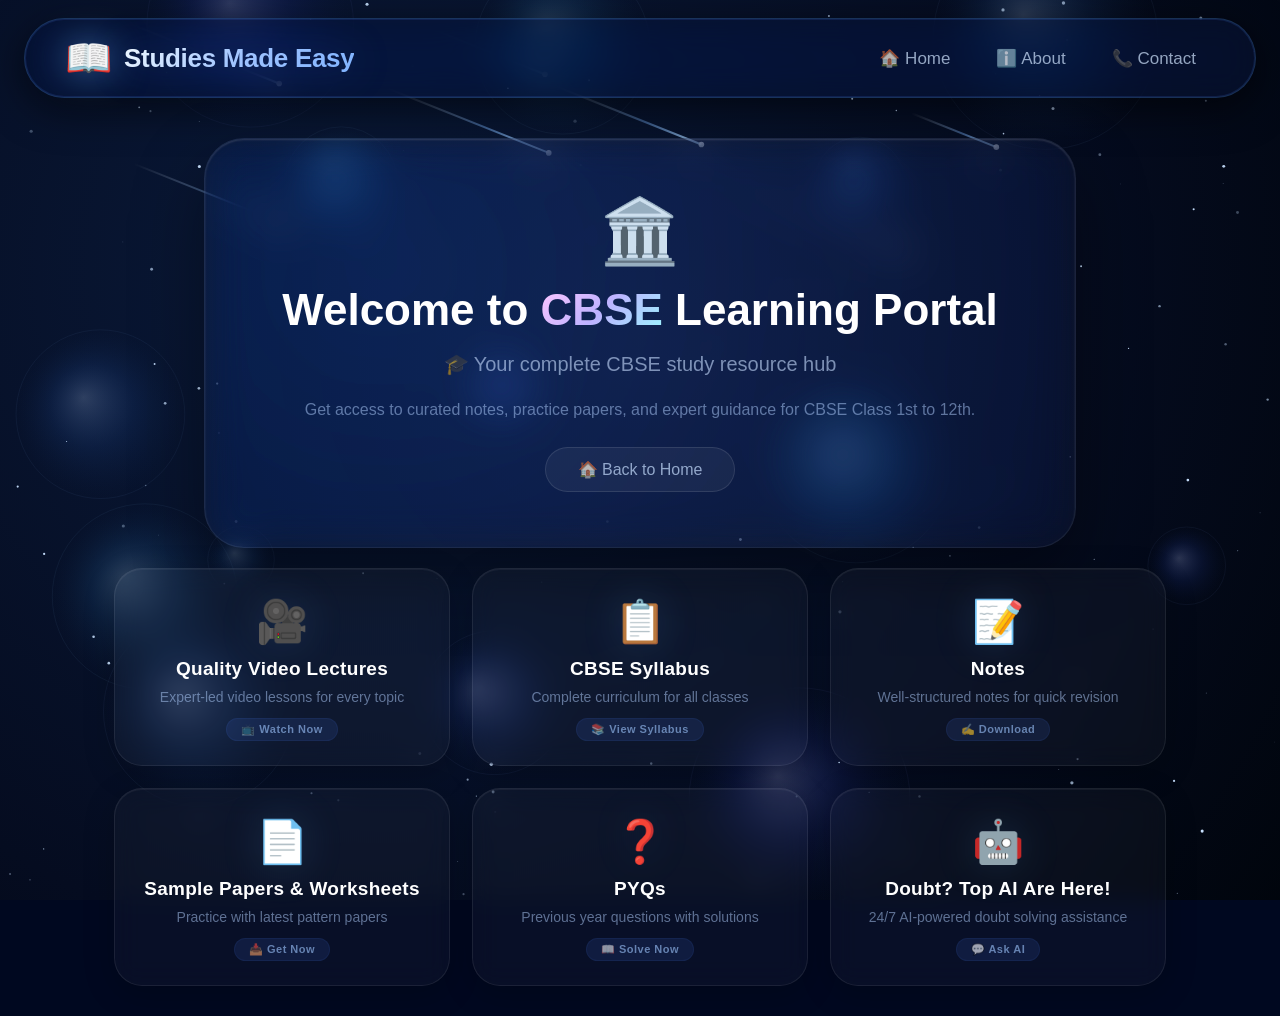
==== cbse.html @ a7f7ed03 "Add files via upload" ====
<!DOCTYPE html>
<html lang="en">
<head>
    <meta charset="UTF-8" />
    <meta name="viewport" content="width=device-width, initial-scale=1.0"/>
    <title>CBSE · Studies Made Easy</title>
    <link rel="icon" type="image/svg+xml" href="data:image/svg+xml,%3Csvg xmlns='http://www.w3.org/2000/svg' viewBox='0 0 100 100'%3E%3Crect width='100' height='100' rx='20' fill='%234a7cf7'/%3E%3Ctext x='50' y='72' font-size='60' font-weight='bold' font-family='Arial' text-anchor='middle' fill='%23ffffff'%3ES%3C/text%3E%3Ctext x='50' y='72' font-size='60' font-weight='bold' font-family='Arial' text-anchor='middle' fill='none' stroke='%23a0c4ff' stroke-width='2' opacity='0.5'%3ES%3C/text%3E%3C/svg%3E" />
    <link rel="stylesheet" href="style.css" />
    <style>
        .exam-welcome {
            position: relative;
            z-index: 1;
            max-width: 920px;
            margin: 40px auto 20px;
            padding: 0 24px;
            text-align: center;
        }
        .exam-welcome-box {
            background: rgba(255, 255, 255, 0.02);
            backdrop-filter: blur(20px) saturate(160%);
            -webkit-backdrop-filter: blur(20px) saturate(160%);
            border: 1px solid rgba(255, 255, 255, 0.08);
            border-radius: 40px;
            padding: 55px 40px;
            box-shadow: 0 30px 70px rgba(0, 0, 0, 0.4), inset 0 1px 2px rgba(255, 255, 255, 0.15);
            animation: riseUp 0.9s cubic-bezier(0.23, 1, 0.32, 1);
            position: relative;
            overflow: hidden;
        }
        .exam-welcome-box::after {
            content: '';
            position: absolute;
            top: -50%;
            left: -50%;
            width: 200%;
            height: 200%;
            background: radial-gradient(circle at center, rgba(189, 178, 255, 0.06) 0%, transparent 60%);
            pointer-events: none;
            z-index: -1;
        }
        .exam-welcome-icon {
            font-size: 64px;
            display: block;
            margin-bottom: 16px;
        }
        .exam-welcome-title {
            font-size: 44px;
            font-weight: 800;
            color: #ffffff;
            margin-bottom: 12px;
        }
        .exam-welcome-title .highlight-exam {
            background: linear-gradient(135deg, #ffc6ff, #bdb2ff, #9bf6ff);
            -webkit-background-clip: text;
            -webkit-text-fill-color: transparent;
            background-clip: text;
        }
        .exam-welcome-sub {
            font-size: 20px;
            color: rgba(200, 222, 255, 0.6);
            line-height: 1.7;
        }
        .exam-welcome-desc {
            font-size: 16px;
            color: rgba(180, 210, 255, 0.5);
            margin-top: 16px;
            line-height: 1.6;
        }
        .back-home {
            display: inline-block;
            margin-top: 24px;
            padding: 12px 32px;
            background: rgba(255, 255, 255, 0.05);
            border: 1px solid rgba(255, 255, 255, 0.1);
            border-radius: 40px;
            color: rgba(200, 222, 255, 0.7);
            text-decoration: none;
            transition: all 0.3s ease;
            font-weight: 500;
        }
        .back-home:hover {
            background: rgba(74, 124, 247, 0.15);
            border-color: rgba(74, 124, 247, 0.3);
            color: #fff;
            transform: translateY(-2px);
        }
        .exam-resources {
            position: relative;
            z-index: 1;
            max-width: 1100px;
            margin: 20px auto 30px;
            padding: 0 24px;
        }
        .exam-resources-grid {
            display: grid;
            grid-template-columns: repeat(3, 1fr);
            gap: 22px;
        }
        .exam-resource-card {
            background: rgba(255, 255, 255, 0.03);
            backdrop-filter: blur(12px);
            -webkit-backdrop-filter: blur(12px);
            border: 1px solid rgba(255, 255, 255, 0.08);
            border-radius: 28px;
            padding: 28px 18px 24px;
            text-align: center;
            transition: all 0.4s cubic-bezier(0.175, 0.885, 0.32, 1.275);
            box-shadow: 0 8px 32px rgba(0, 0, 0, 0.2), inset 0 1px 0 rgba(255, 255, 255, 0.05);
            position: relative;
            overflow: hidden;
        }
        .exam-resource-card::before {
            content: '';
            position: absolute;
            top: -50%;
            left: -50%;
            width: 200%;
            height: 200%;
            background: radial-gradient(circle at center, rgba(255, 255, 255, 0.03), transparent 70%);
            opacity: 0;
            transition: opacity 0.5s;
            pointer-events: none;
        }
        .exam-resource-card:hover::before {
            opacity: 1;
        }
        .exam-resource-card:hover {
            background: rgba(74, 124, 247, 0.08);
            border-color: rgba(74, 124, 247, 0.2);
            transform: translateY(-8px) scale(1.02);
            box-shadow: 0 20px 60px rgba(74, 124, 247, 0.15), inset 0 1px 0 rgba(255, 255, 255, 0.1);
        }
        .exam-resource-icon {
            font-size: 42px;
            display: block;
            margin-bottom: 12px;
            filter: drop-shadow(0 0 20px rgba(100, 180, 255, 0.15));
        }
        .exam-resource-card h4 {
            color: #ffffff;
            font-size: 19px;
            font-weight: 700;
            margin-bottom: 6px;
            letter-spacing: 0.3px;
        }
        .exam-resource-card p {
            color: rgba(180, 210, 255, 0.5);
            font-size: 14px;
            line-height: 1.6;
            font-weight: 300;
        }
        .exam-resource-card .resource-badge {
            display: inline-block;
            margin-top: 10px;
            background: rgba(74, 124, 247, 0.12);
            border-radius: 20px;
            padding: 4px 14px;
            font-size: 11px;
            font-weight: 600;
            color: rgba(160, 200, 255, 0.6);
            border: 1px solid rgba(74, 124, 247, 0.08);
            letter-spacing: 0.5px;
        }
        @media (max-width: 768px) {
            .exam-welcome-title { font-size: 32px; }
            .exam-resources-grid { grid-template-columns: repeat(2, 1fr); }
        }
        @media (max-width: 520px) {
            .exam-welcome-title { font-size: 26px; }
            .exam-welcome-box { padding: 30px 20px; }
            .exam-resources-grid { grid-template-columns: 1fr 1fr; gap: 14px; }
            .exam-resource-card { padding: 20px 12px; }
        }
    </style>
</head>
<body>
    <canvas id="bg"></canvas>

    <header class="header">
        <div class="logo-wrapper">
            <span class="logo-icon">📖</span>
            <span class="logo">Studies Made Easy</span>
        </div>
        <ul class="nav-menu">
            <li onclick="window.location.href='index.html'">🏠 Home</li>
            <li>ℹ️ About</li>
            <li>📞 Contact</li>
        </ul>
    </header>

    <section class="exam-welcome">
        <div class="exam-welcome-box">
            <span class="exam-welcome-icon">🏛️</span>
            <h1 class="exam-welcome-title">
                Welcome to <span class="highlight-exam">CBSE</span> Learning Portal
            </h1>
            <p class="exam-welcome-sub">🎓 Your complete CBSE study resource hub</p>
            <p class="exam-welcome-desc">
                Get access to curated notes, practice papers, and expert guidance for CBSE Class 1st to 12th.
            </p>
            <a href="index.html#landmark-section" class="back-home">🏠 Back to Home</a>
        </div>
    </section>

    <section class="exam-resources">
        <div class="exam-resources-grid">
            <div class="exam-resource-card">
                <span class="exam-resource-icon">🎥</span>
                <h4>Quality Video Lectures</h4>
                <p>Expert-led video lessons for every topic</p>
                <span class="resource-badge">📺 Watch Now</span>
            </div>
            <div class="exam-resource-card">
                <span class="exam-resource-icon">📋</span>
                <h4>CBSE Syllabus</h4>
                <p>Complete curriculum for all classes</p>
                <span class="resource-badge">📚 View Syllabus</span>
            </div>
            <div class="exam-resource-card">
                <span class="exam-resource-icon">📝</span>
                <h4>Notes</h4>
                <p>Well-structured notes for quick revision</p>
                <span class="resource-badge">✍️ Download</span>
            </div>
            <div class="exam-resource-card">
                <span class="exam-resource-icon">📄</span>
                <h4>Sample Papers &amp; Worksheets</h4>
                <p>Practice with latest pattern papers</p>
                <span class="resource-badge">📥 Get Now</span>
            </div>
            <div class="exam-resource-card">
                <span class="exam-resource-icon">❓</span>
                <h4>PYQs</h4>
                <p>Previous year questions with solutions</p>
                <span class="resource-badge">📖 Solve Now</span>
            </div>
            <div class="exam-resource-card">
                <span class="exam-resource-icon">🤖</span>
                <h4>Doubt? Top AI Are Here!</h4>
                <p>24/7 AI-powered doubt solving assistance</p>
                <span class="resource-badge">💬 Ask AI</span>
            </div>
        </div>
    </section>

    <script>
        window.addEventListener('load', function() {
            const canvas = document.getElementById('bg');
            const ctx = canvas.getContext('2d');
            let W, H;
            function resize() {
                W = canvas.width = window.innerWidth;
                H = canvas.height = window.innerHeight;
            }
            window.addEventListener('resize', resize);
            resize();

            const orbs = Array.from({ length: 14 }, () => ({
                x: Math.random() * W, y: Math.random() * H,
                r: 30 + Math.random() * 90,
                vx: (Math.random() - 0.5) * 0.5,
                vy: (Math.random() - 0.5) * 0.5,
                hue: 200 + Math.random() * 40
            }));
            const stars = Array.from({ length: 180 }, () => ({
                x: Math.random() * W, y: Math.random() * H,
                r: 0.3 + Math.random() * 1.4,
                t: Math.random() * Math.PI * 2,
                sp: 0.008 + Math.random() * 0.025
            }));
            const shooters = Array.from({ length: 24 }, () => ({
                x: Math.random() * W, y: Math.random() * H * 0.35,
                len: 70 + Math.random() * 130,
                speed: 6 + Math.random() * 14,
                op: 0, active: false,
                delay: Math.floor(Math.random() * 70)
            }));

            function resetShooter(s) {
                s.x = Math.random() * W * 0.85;
                s.y = Math.random() * H * 0.25;
                s.op = 1;
                s.active = true;
                s.delay = 60 + Math.floor(Math.random() * 140);
            }

            function draw() {
                ctx.clearRect(0, 0, W, H);
                const grad = ctx.createRadialGradient(W * 0.3, H * 0.3, 0, W * 0.3, H * 0.3, W * 0.9);
                grad.addColorStop(0, '#0a1a3a');
                grad.addColorStop(0.6, '#050c20');
                grad.addColorStop(1, '#00040a');
                ctx.fillStyle = grad;
                ctx.fillRect(0, 0, W, H);

                orbs.forEach(o => {
                    o.x += o.vx; o.y += o.vy;
                    if (o.x < 0 || o.x > W) o.vx *= -1;
                    if (o.y < 0 || o.y > H) o.vy *= -1;
                    const g = ctx.createRadialGradient(o.x - o.r * 0.2, o.y - o.r * 0.2, 0, o.x, o.y, o.r);
                    g.addColorStop(0, `hsla(${o.hue}, 85%, 80%, 0.25)`);
                    g.addColorStop(0.5, `hsla(${o.hue}, 75%, 55%, 0.10)`);
                    g.addColorStop(1, `hsla(${o.hue}, 70%, 30%, 0)`);
                    ctx.beginPath();
                    ctx.arc(o.x, o.y, o.r, 0, Math.PI * 2);
                    ctx.fillStyle = g;
                    ctx.fill();
                    ctx.beginPath();
                    ctx.arc(o.x, o.y, o.r, 0, Math.PI * 2);
                    ctx.strokeStyle = `hsla(${o.hue}, 80%, 75%, 0.08)`;
                    ctx.lineWidth = 0.8;
                    ctx.stroke();
                });

                stars.forEach(s => {
                    s.t += s.sp;
                    const alpha = 0.2 + 0.8 * Math.abs(Math.sin(s.t));
                    ctx.beginPath();
                    ctx.arc(s.x, s.y, s.r, 0, Math.PI * 2);
                    ctx.fillStyle = `rgba(200, 225, 255, ${alpha})`;
                    ctx.fill();
                });

                shooters.forEach(s => {
                    if (!s.active) {
                        s.delay--;
                        if (s.delay <= 0) resetShooter(s);
                        return;
                    }
                    s.x += s.speed;
                    s.y += s.speed * 0.4;
                    s.op -= 0.012;
                    if (s.op <= 0) {
                        s.active = false;
                        s.delay = 60 + Math.floor(Math.random() * 140);
                        return;
                    }
                    const grad = ctx.createLinearGradient(s.x, s.y, s.x - s.len, s.y - s.len * 0.4);
                    grad.addColorStop(0, `rgba(180, 220, 255, ${s.op})`);
                    grad.addColorStop(0.4, `rgba(120, 180, 255, ${s.op * 0.5})`);
                    grad.addColorStop(1, 'rgba(255,255,255,0)');
                    ctx.beginPath();
                    ctx.moveTo(s.x, s.y);
                    ctx.lineTo(s.x - s.len, s.y - s.len * 0.4);
                    ctx.strokeStyle = grad;
                    ctx.lineWidth = 2.0;
                    ctx.stroke();
                    ctx.beginPath();
                    ctx.arc(s.x, s.y, 2.8, 0, Math.PI * 2);
                    ctx.fillStyle = `rgba(240, 248, 255, ${s.op})`;
                    ctx.fill();
                });
                requestAnimationFrame(draw);
            }
            draw();
        });
    </script>
</body>
</html>
---- style.css ----
/* ----- reset & base ----- */
* {
    margin: 0;
    padding: 0;
    box-sizing: border-box;
}

body {
    background: #000820;
    min-height: 100vh;
    overflow-x: hidden;
    font-family: 'Segoe UI', Tahoma, Geneva, Verdana, sans-serif;
}

canvas {
    position: fixed;
    top: 0;
    left: 0;
    z-index: 0;
    display: block;
}

/* ----- HEADER - glassmorphism ----- */
.header {
    position: relative;
    z-index: 2;
    display: flex;
    align-items: center;
    justify-content: space-between;
    padding: 0 40px;
    margin: 18px 24px 10px;
    height: 80px;
    border-radius: 60px;
    background: rgba(10, 20, 50, 0.55);
    backdrop-filter: blur(16px) saturate(180%);
    -webkit-backdrop-filter: blur(16px) saturate(180%);
    border: 1px solid rgba(100, 180, 255, 0.20);
    box-shadow: 0 10px 40px rgba(0, 0, 0, 0.6), 0 0 0 1px rgba(74, 124, 247, 0.15) inset;
    transition: box-shadow 0.3s;
}
.header:hover {
    box-shadow: 0 12px 50px rgba(74, 124, 247, 0.25), 0 0 0 1px rgba(74, 124, 247, 0.4) inset;
}

.logo-wrapper {
    display: flex;
    align-items: center;
    gap: 12px;
}
.logo-icon {
    font-size: 38px;
    filter: drop-shadow(0 0 18px rgba(100, 180, 255, 0.5));
    animation: floatBook 3.5s ease-in-out infinite;
    cursor: default;
}
@keyframes floatBook {
    0%, 100% { transform: translateY(0) scale(1); }
    50% { transform: translateY(-6px) scale(1.04); }
}
.logo {
    font-size: 26px;
    font-weight: 800;
    letter-spacing: -0.3px;
    background: linear-gradient(135deg, #f0f9ff 0%, #a0c4ff 50%, #7fb3ff 100%);
    -webkit-background-clip: text;
    -webkit-text-fill-color: transparent;
    background-clip: text;
    filter: drop-shadow(0 0 20px rgba(74, 124, 247, 0.3));
}

.nav-menu {
    display: flex;
    gap: 8px;
    list-style: none;
}
.nav-menu li {
    padding: 8px 18px;
    border-radius: 40px;
    font-size: 17px;
    font-weight: 500;
    color: rgba(210, 230, 255, 0.7);
    cursor: pointer;
    transition: all 0.25s ease;
    background: transparent;
    border: 1px solid transparent;
}
.nav-menu li:hover {
    background: rgba(74, 124, 247, 0.15);
    border-color: rgba(74, 124, 247, 0.3);
    color: #fff;
    box-shadow: 0 0 30px rgba(74, 124, 247, 0.2);
    transform: scale(1.02);
}

/* ----- HERO SECTION ----- */
.hero-section {
    position: relative;
    z-index: 1;
    max-width: 920px;
    margin: 40px auto 20px;
    padding: 0 24px;
    text-align: center;
}

.hero-content {
    background: rgba(255, 255, 255, 0.02);
    backdrop-filter: blur(20px) saturate(160%);
    -webkit-backdrop-filter: blur(20px) saturate(160%);
    border: 1px solid rgba(255, 255, 255, 0.08);
    border-radius: 40px;
    padding: 55px 40px;
    box-shadow: 
        0 30px 70px rgba(0, 0, 0, 0.4),
        inset 0 1px 2px rgba(255, 255, 255, 0.15);
    animation: riseUp 0.9s cubic-bezier(0.23, 1, 0.32, 1);
    position: relative;
    overflow: hidden;
}

.hero-content::after {
    content: '';
    position: absolute;
    top: -50%;
    left: -50%;
    width: 200%;
    height: 200%;
    background: radial-gradient(circle at center, rgba(189, 178, 255, 0.06) 0%, transparent 60%);
    pointer-events: none;
    z-index: -1;
}

.hero-badge {
    display: inline-block;
    background: linear-gradient(90deg, rgba(189, 178, 255, 0.15), rgba(255, 198, 255, 0.15));
    border: 1px solid rgba(255, 255, 255, 0.12);
    border-radius: 30px;
    padding: 6px 22px;
    color: #e2eaff;
    font-weight: 600;
    font-size: 13px;
    letter-spacing: 0.5px;
    margin-bottom: 26px;
    box-shadow: 0 4px 15px rgba(0, 0, 0, 0.15);
    animation: badgeFloat 4s ease-in-out infinite;
}

@keyframes badgeFloat {
    0%, 100% { transform: translateY(0); }
    50% { transform: translateY(-4px); }
}

.hero-title {
    font-size: 50px;
    font-weight: 800;
    line-height: 1.25;
    color: #ffffff;
    margin-bottom: 20px;
    letter-spacing: -0.5px;
}

.gradient-text {
    background: linear-gradient(135deg, #ffc6ff, #bdb2ff, #9bf6ff);
    -webkit-background-clip: text;
    -webkit-text-fill-color: transparent;
    background-clip: text;
    filter: drop-shadow(0 0 25px rgba(189, 178, 255, 0.35));
}

.hero-description {
    font-size: 18px;
    color: rgba(220, 235, 255, 0.85);
    line-height: 1.7;
    max-width: 700px;
    margin: 0 auto 38px;
    font-weight: 400;
}

.all-boards-inline {
    white-space: nowrap;
    display: inline-block;
}

.highlight {
    color: #9bf6ff;
    font-weight: 600;
    background: rgba(155, 246, 255, 0.08);
    padding: 2px 8px;
    border-radius: 8px;
    border: 1px solid rgba(155, 246, 255, 0.1);
}

.hero-stats {
    display: inline-flex;
    align-items: center;
    justify-content: center;
    gap: 45px;
    margin: 0 auto 42px;
    background: rgba(5, 10, 30, 0.4);
    padding: 14px 40px;
    border-radius: 50px;
    border: 1px solid rgba(255, 255, 255, 0.05);
}

.hero-stat {
    display: flex;
    flex-direction: column;
    align-items: center;
}

.hero-stat-number {
    font-size: 32px;
    font-weight: 800;
    background: linear-gradient(135deg, #ffffff, #bdb2ff);
    -webkit-background-clip: text;
    -webkit-text-fill-color: transparent;
    background-clip: text;
}

.hero-stat-label {
    color: rgba(200, 220, 255, 0.5);
    font-size: 12px;
    font-weight: 500;
    margin-top: 2px;
    letter-spacing: 0.5px;
}

/* ----- EXPLORE LINK ----- */
.hero-explore {
    display: flex;
    flex-direction: column;
    align-items: center;
    gap: 6px;
    margin-top: 10px;
}

.explore-link {
    display: inline-flex;
    align-items: center;
    gap: 14px;
    padding: 16px 40px;
    background: linear-gradient(135deg, rgba(189, 178, 255, 0.12), rgba(255, 198, 255, 0.12));
    border: 1.5px solid rgba(189, 178, 255, 0.25);
    border-radius: 60px;
    text-decoration: none;
    transition: all 0.4s cubic-bezier(0.175, 0.885, 0.32, 1.275);
    backdrop-filter: blur(10px);
    box-shadow: 0 4px 20px rgba(189, 178, 255, 0.08);
    position: relative;
    overflow: hidden;
    cursor: pointer;
}

.explore-link::before {
    content: '';
    position: absolute;
    top: -50%;
    left: -50%;
    width: 200%;
    height: 200%;
    background: radial-gradient(circle at center, rgba(189, 178, 255, 0.1), transparent 60%);
    opacity: 0;
    transition: opacity 0.5s;
    pointer-events: none;
}

.explore-link:hover::before {
    opacity: 1;
}

.explore-link:hover {
    transform: translateY(-3px) scale(1.02);
    border-color: rgba(189, 178, 255, 0.5);
    box-shadow: 0 12px 40px rgba(189, 178, 255, 0.25), 0 0 60px rgba(189, 178, 255, 0.05);
    background: linear-gradient(135deg, rgba(189, 178, 255, 0.18), rgba(255, 198, 255, 0.18));
}

.explore-text {
    font-size: 18px;
    font-weight: 600;
    color: #e8eeff;
    letter-spacing: 0.3px;
    position: relative;
    z-index: 1;
}

.explore-arrow {
    font-size: 22px;
    color: #bdb2ff;
    transition: transform 0.4s ease;
    display: inline-block;
    position: relative;
    z-index: 1;
}

.explore-link:hover .explore-arrow {
    transform: translateY(4px) scale(1.1);
}

.explore-sub {
    font-size: 13px;
    color: rgba(180, 210, 255, 0.3);
    letter-spacing: 0.5px;
    font-weight: 300;
}

/* ----- EXAM LANDMARK SECTION ----- */
.landmark-section {
    position: relative;
    z-index: 1;
    max-width: 1100px;
    margin: 30px auto 20px;
    padding: 0 24px;
    scroll-margin-top: 20px;
}

.landmark-title {
    text-align: center;
    font-size: 36px;
    font-weight: 700;
    color: #ffffff;
    margin-bottom: 12px;
    letter-spacing: -0.3px;
    text-shadow: 0 0 40px rgba(74, 124, 247, 0.1);
}
.landmark-sub {
    text-align: center;
    color: rgba(180, 210, 255, 0.4);
    font-size: 18px;
    margin-bottom: 32px;
    font-weight: 300;
}

.landmark-grid {
    display: grid;
    grid-template-columns: repeat(5, 1fr);
    gap: 18px;
}

.landmark-card {
    background: rgba(255, 255, 255, 0.02);
    backdrop-filter: blur(6px);
    border: 1px solid rgba(255, 255, 255, 0.04);
    border-radius: 24px;
    padding: 28px 12px 24px;
    text-align: center;
    transition: all 0.35s ease;
    box-shadow: 0 4px 20px rgba(0, 0, 0, 0.15);
    position: relative;
    overflow: hidden;
    text-decoration: none;
    display: block;
    cursor: pointer;
}
.landmark-card::before {
    content: '';
    position: absolute;
    top: -50%;
    left: -50%;
    width: 200%;
    height: 200%;
    background: radial-gradient(circle at center, rgba(74, 124, 247, 0.03), transparent 70%);
    opacity: 0;
    transition: opacity 0.5s;
    pointer-events: none;
}
.landmark-card:hover::before {
    opacity: 1;
}
.landmark-card:hover {
    background: rgba(74, 124, 247, 0.06);
    border-color: rgba(74, 124, 247, 0.15);
    transform: translateY(-8px) scale(1.02);
    box-shadow: 0 18px 50px rgba(74, 124, 247, 0.10);
}

.landmark-icon {
    font-size: 44px;
    display: block;
    margin-bottom: 10px;
    filter: drop-shadow(0 0 12px rgba(100, 180, 255, 0.1));
}
.landmark-card h4 {
    color: #ffffff;
    font-size: 20px;
    font-weight: 600;
    margin-bottom: 4px;
}
.landmark-card p {
    color: rgba(180, 210, 255, 0.45);
    font-size: 13px;
    font-weight: 400;
    letter-spacing: 0.3px;
}
.landmark-tag {
    display: inline-block;
    margin-top: 12px;
    background: rgba(74, 124, 247, 0.10);
    border-radius: 30px;
    padding: 4px 16px;
    font-size: 11px;
    font-weight: 600;
    color: rgba(160, 200, 255, 0.6);
    border: 1px solid rgba(74, 124, 247, 0.08);
    letter-spacing: 0.5px;
}

/* ----- FEATURES SECTION ----- */
.features-section {
    position: relative;
    z-index: 1;
    max-width: 1100px;
    margin: 30px auto 30px;
    padding: 0 24px;
}
.section-title {
    text-align: center;
    font-size: 34px;
    font-weight: 700;
    color: #ffffff;
    margin-bottom: 28px;
    letter-spacing: -0.3px;
    text-shadow: 0 0 30px rgba(100, 180, 255, 0.06);
}
.features-grid {
    display: grid;
    grid-template-columns: repeat(3, 1fr);
    gap: 22px;
}
.feature-card {
    background: rgba(255, 255, 255, 0.03);
    backdrop-filter: blur(8px);
    border: 1px solid rgba(255, 255, 255, 0.05);
    border-radius: 28px;
    padding: 28px 18px 24px;
    text-align: center;
    transition: all 0.3s ease;
    box-shadow: 0 4px 20px rgba(0, 0, 0, 0.2);
}
.feature-card:hover {
    background: rgba(74, 124, 247, 0.06);
    border-color: rgba(74, 124, 247, 0.15);
    transform: translateY(-8px);
    box-shadow: 0 16px 50px rgba(74, 124, 247, 0.08);
}
.feature-icon {
    font-size: 40px;
    display: block;
    margin-bottom: 12px;
    filter: drop-shadow(0 0 10px rgba(100, 180, 255, 0.1));
}
.feature-card h4 {
    color: #ffffff;
    font-size: 19px;
    font-weight: 600;
    margin-bottom: 6px;
}
.feature-card p {
    color: rgba(180, 210, 255, 0.55);
    font-size: 14px;
    line-height: 1.5;
}

/* ----- CONTACT SECTION ----- */
.contact-section {
    position: relative;
    z-index: 1;
    max-width: 720px;
    margin: 10px auto 20px;
    padding: 0 20px;
}
.contact-box {
    background: rgba(10, 20, 60, 0.3);
    backdrop-filter: blur(18px);
    -webkit-backdrop-filter: blur(18px);
    border: 1px solid rgba(255, 255, 255, 0.06);
    border-radius: 40px;
    padding: 44px 48px 38px;
    text-align: center;
    box-shadow: 0 25px 70px rgba(0, 0, 0, 0.5);
}
.contact-icon {
    font-size: 52px;
    display: block;
    margin-bottom: 8px;
    filter: drop-shadow(0 0 20px rgba(74, 124, 247, 0.2));
}
.contact-title {
    color: #fff;
    font-size: 30px;
    font-weight: 700;
    margin-bottom: 6px;
}
.contact-subtitle {
    color: rgba(180, 210, 255, 0.5);
    font-size: 16px;
    margin-bottom: 28px;
}
.contact-info {
    display: flex;
    flex-direction: column;
    gap: 12px;
    margin-bottom: 28px;
}
.contact-item {
    display: flex;
    align-items: center;
    gap: 14px;
    background: rgba(255, 255, 255, 0.02);
    border: 1px solid rgba(255, 255, 255, 0.04);
    border-radius: 18px;
    padding: 14px 22px;
    transition: 0.25s;
}
.contact-item:hover {
    background: rgba(74, 124, 247, 0.05);
    border-color: rgba(74, 124, 247, 0.12);
}
.contact-item-icon {
    font-size: 24px;
    width: 38px;
    text-align: center;
}
.contact-item-label {
    color: rgba(180, 210, 255, 0.4);
    font-size: 13px;
    font-weight: 500;
    min-width: 60px;
    text-align: left;
}
.contact-item-value {
    color: rgba(220, 240, 255, 0.85);
    font-size: 16px;
    font-weight: 500;
}
.contact-social {
    display: flex;
    justify-content: center;
    gap: 18px;
    margin-top: 8px;
}
.social-icon {
    font-size: 30px;
    cursor: pointer;
    transition: 0.25s;
    opacity: 0.4;
    filter: grayscale(0.3);
}
.social-icon:hover {
    opacity: 1;
    transform: scale(1.15);
    filter: grayscale(0);
}

/* ----- FOOTER ----- */
.footer-links {
    position: relative;
    z-index: 1;
    text-align: center;
    padding: 18px 0 30px;
    color: rgba(150, 180, 220, 0.2);
    font-size: 15px;
    letter-spacing: 0.5px;
}
.footer-links span {
    margin: 0 10px;
    cursor: pointer;
    transition: 0.25s;
    color: rgba(150, 180, 220, 0.2);
}
.footer-links span:hover {
    color: rgba(200, 225, 255, 0.5);
    text-shadow: 0 0 20px rgba(100, 180, 255, 0.1);
}

/* ----- RESPONSIVE ----- */
@media (max-width: 820px) {
    .header {
        flex-direction: column;
        height: auto;
        padding: 14px 22px;
        border-radius: 40px;
        margin: 12px 16px;
    }
    .logo { font-size: 22px; }
    .nav-menu { gap: 4px; flex-wrap: wrap; justify-content: center; }
    .nav-menu li { font-size: 15px; padding: 6px 14px; }
    .landmark-grid { grid-template-columns: repeat(3, 1fr); gap: 14px; }
    .features-grid { grid-template-columns: repeat(2, 1fr); gap: 16px; }
    .contact-box { padding: 32px 24px 28px; }
}

@media (max-width: 768px) {
    .hero-content {
        padding: 40px 20px;
        border-radius: 30px;
    }
    .hero-title {
        font-size: 34px;
    }
    .hero-stats {
        flex-direction: column;
        gap: 18px;
        border-radius: 24px;
        padding: 20px;
        width: 100%;
    }
}

@media (max-width: 600px) {
    .landmark-grid { grid-template-columns: repeat(2, 1fr); }
}

@media (max-width: 520px) {
    .hero-title { font-size: 30px; }
    .hero-description { font-size: 15px; }
    .all-boards-inline { font-size: 13px; }
    .landmark-grid { grid-template-columns: 1fr 1fr; gap: 12px; }
    .landmark-card { padding: 20px 8px; }
    .features-grid { grid-template-columns: 1fr 1fr; gap: 12px; }
    .feature-card { padding: 20px 12px; }
    .contact-item { flex-wrap: wrap; justify-content: center; gap: 4px; }
    .contact-item-value { font-size: 14px; }
}
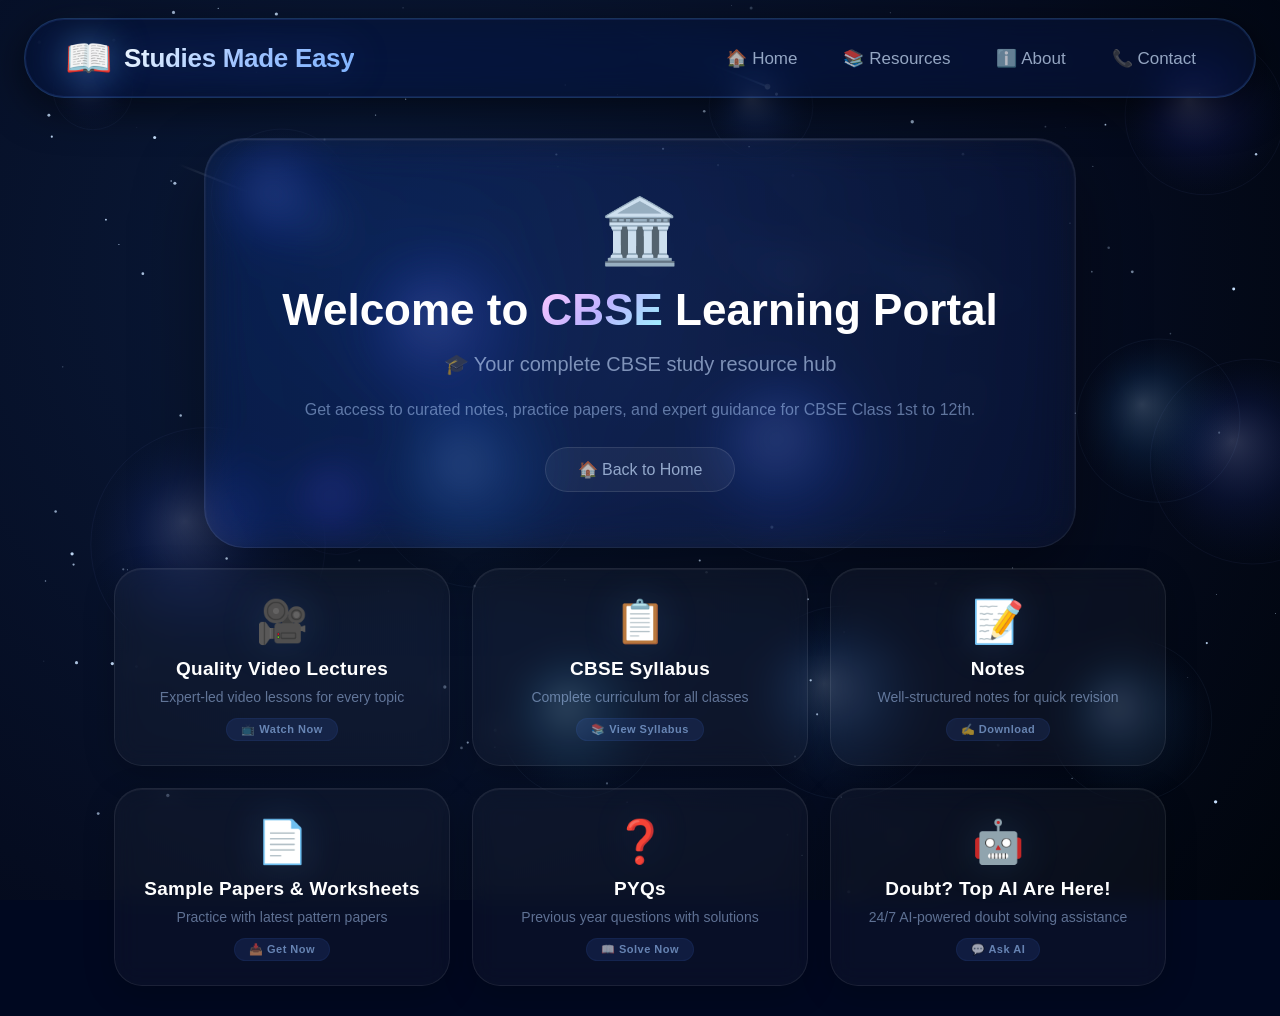
==== commit bafe84df: "Update 3 cbse.html" ====
--- a/cbse.html
+++ b/cbse.html
@@ -108,6 +108,9 @@
             box-shadow: 0 8px 32px rgba(0, 0, 0, 0.2), inset 0 1px 0 rgba(255, 255, 255, 0.05);
             position: relative;
             overflow: hidden;
+            text-decoration: none;
+            display: block;
+            cursor: pointer;
         }
         .exam-resource-card::before {
             content: '';
@@ -183,6 +186,7 @@
         </div>
         <ul class="nav-menu">
             <li onclick="window.location.href='index.html'">🏠 Home</li>
+            <li onclick="window.location.href='resources.html'">📚 Resources</li>
             <li>ℹ️ About</li>
             <li>📞 Contact</li>
         </ul>
@@ -204,12 +208,13 @@
 
     <section class="exam-resources">
         <div class="exam-resources-grid">
-            <div class="exam-resource-card">
+            <!-- Quality Video Lectures - NOW LINKED to resources.html -->
+            <a href="resources.html" class="exam-resource-card">
                 <span class="exam-resource-icon">🎥</span>
                 <h4>Quality Video Lectures</h4>
                 <p>Expert-led video lessons for every topic</p>
                 <span class="resource-badge">📺 Watch Now</span>
-            </div>
+            </a>
             <div class="exam-resource-card">
                 <span class="exam-resource-icon">📋</span>
                 <h4>CBSE Syllabus</h4>
@@ -356,4 +361,4 @@
         });
     </script>
 </body>
-</html>+</html>
--- a/style.css
+++ b/style.css
@@ -57,6 +57,13 @@
     0%, 100% { transform: translateY(0) scale(1); }
     50% { transform: translateY(-6px) scale(1.04); }
 }
+
+.logo-group {
+    display: flex;
+    flex-direction: column;
+    gap: 2px;
+}
+
 .logo {
     font-size: 26px;
     font-weight: 800;
@@ -92,12 +99,186 @@
     transform: scale(1.02);
 }
 
+/* ===== VIBRANT CEO BLOCK ===== */
+.ceo-wrapper {
+    position: relative;
+    z-index: 2;
+    max-width: 1100px;
+    margin: 0 auto 10px;
+    padding: 0 24px;
+    display: flex;
+    justify-content: center;
+}
+
+.ceo-container {
+    position: relative;
+    padding: 22px 55px;
+    border-radius: 50px;
+    background: linear-gradient(135deg, 
+        rgba(255, 215, 0, 0.12), 
+        rgba(255, 100, 200, 0.10), 
+        rgba(155, 246, 255, 0.08)
+    );
+    border: 2px solid rgba(255, 215, 0, 0.3);
+    box-shadow: 
+        0 0 50px rgba(255, 215, 0, 0.15),
+        0 0 100px rgba(255, 100, 200, 0.08),
+        inset 0 0 50px rgba(255, 215, 0, 0.05);
+    backdrop-filter: blur(20px) saturate(180%);
+    -webkit-backdrop-filter: blur(20px) saturate(180%);
+    overflow: hidden;
+    animation: ceoContainerPulse 3s ease-in-out infinite;
+    transition: all 0.4s ease;
+    width: 100%;
+    max-width: 750px;
+}
+
+.ceo-container:hover {
+    border-color: rgba(255, 215, 0, 0.6);
+    box-shadow: 
+        0 0 80px rgba(255, 215, 0, 0.25),
+        0 0 150px rgba(255, 100, 200, 0.15),
+        inset 0 0 80px rgba(255, 215, 0, 0.08);
+    transform: scale(1.02);
+}
+
+@keyframes ceoContainerPulse {
+    0%, 100% {
+        border-color: rgba(255, 215, 0, 0.3);
+        box-shadow: 0 0 50px rgba(255, 215, 0, 0.15);
+    }
+    50% {
+        border-color: rgba(255, 215, 0, 0.5);
+        box-shadow: 0 0 80px rgba(255, 215, 0, 0.3), 0 0 150px rgba(255, 100, 200, 0.12);
+    }
+}
+
+.ceo-shine {
+    position: absolute;
+    top: -50%;
+    left: -50%;
+    width: 200%;
+    height: 200%;
+    background: radial-gradient(circle at center, rgba(255, 215, 0, 0.05), transparent 60%);
+    animation: ceoShine 6s linear infinite;
+    pointer-events: none;
+}
+
+@keyframes ceoShine {
+    0% { transform: rotate(0deg) scale(1); opacity: 0.3; }
+    50% { opacity: 0.8; }
+    100% { transform: rotate(360deg) scale(1.2); opacity: 0.3; }
+}
+
+.ceo-glow-ring {
+    position: absolute;
+    top: -4px;
+    left: -4px;
+    right: -4px;
+    bottom: -4px;
+    border-radius: 54px;
+    background: linear-gradient(135deg, 
+        rgba(255, 215, 0, 0.2), 
+        rgba(255, 100, 200, 0.15), 
+        rgba(155, 246, 255, 0.1),
+        rgba(255, 215, 0, 0.2)
+    );
+    animation: ceoRingPulse 3s ease-in-out infinite;
+    pointer-events: none;
+}
+
+@keyframes ceoRingPulse {
+    0%, 100% { opacity: 0.3; transform: scale(1); }
+    50% { opacity: 1; transform: scale(1.02); }
+}
+
+.ceo-content {
+    position: relative;
+    z-index: 2;
+    display: flex;
+    align-items: center;
+    justify-content: center;
+    gap: 20px;
+    flex-wrap: wrap;
+}
+
+.ceo-crown {
+    font-size: 40px;
+    animation: crownFloat 3s ease-in-out infinite;
+    filter: drop-shadow(0 0 30px rgba(255, 215, 0, 0.4));
+}
+
+@keyframes crownFloat {
+    0%, 100% { transform: translateY(0) scale(1) rotate(0deg); }
+    50% { transform: translateY(-6px) scale(1.08) rotate(5deg); }
+}
+
+.ceo-text-group {
+    display: flex;
+    flex-direction: column;
+    align-items: center;
+    gap: 2px;
+}
+
+.ceo-label {
+    font-size: 13px;
+    font-weight: 700;
+    color: #ffd700;
+    letter-spacing: 4px;
+    text-transform: uppercase;
+    text-shadow: 
+        0 0 20px rgba(255, 215, 0, 0.3),
+        0 0 40px rgba(255, 215, 0, 0.1);
+    background: linear-gradient(90deg, #ffd700, #ff6b9d, #ffd700);
+    background-size: 200% auto;
+    -webkit-background-clip: text;
+    -webkit-text-fill-color: transparent;
+    background-clip: text;
+    animation: labelShine 3s linear infinite;
+}
+
+@keyframes labelShine {
+    0% { background-position: 0% center; }
+    100% { background-position: 200% center; }
+}
+
+.ceo-name {
+    font-size: 36px;
+    font-weight: 900;
+    font-family: 'Segoe UI', 'Poppins', 'Comic Sans MS', cursive, sans-serif;
+    background: linear-gradient(135deg, #ffd700, #ff6b9d, #9bf6ff, #ffd700);
+    background-size: 300% auto;
+    -webkit-background-clip: text;
+    -webkit-text-fill-color: transparent;
+    background-clip: text;
+    animation: ceoNameShine 4s linear infinite;
+    letter-spacing: 2px;
+    filter: drop-shadow(0 0 40px rgba(255, 215, 0, 0.3));
+    text-shadow: none;
+}
+
+@keyframes ceoNameShine {
+    0% { background-position: 0% center; }
+    100% { background-position: 300% center; }
+}
+
+.ceo-sparkle {
+    font-size: 30px;
+    animation: sparklePulse 2s ease-in-out infinite;
+    filter: drop-shadow(0 0 30px rgba(255, 215, 0, 0.4));
+}
+
+@keyframes sparklePulse {
+    0%, 100% { transform: scale(1) rotate(0deg); opacity: 0.5; }
+    50% { transform: scale(1.4) rotate(30deg); opacity: 1; }
+}
+
 /* ----- HERO SECTION ----- */
 .hero-section {
     position: relative;
     z-index: 1;
     max-width: 920px;
-    margin: 40px auto 20px;
+    margin: 30px auto 20px;
     padding: 0 24px;
     text-align: center;
 }
@@ -180,13 +361,55 @@
     display: inline-block;
 }
 
-.highlight {
+/* ===== GLASS CHIPS ===== */
+.glass-chip {
+    display: inline-block;
+    padding: 4px 14px;
+    margin: 0 3px;
+    border-radius: 20px;
+    background: rgba(255, 255, 255, 0.04);
+    backdrop-filter: blur(8px);
+    -webkit-backdrop-filter: blur(8px);
+    border: 1px solid rgba(255, 255, 255, 0.08);
     color: #9bf6ff;
     font-weight: 600;
-    background: rgba(155, 246, 255, 0.08);
-    padding: 2px 8px;
-    border-radius: 8px;
-    border: 1px solid rgba(155, 246, 255, 0.1);
+    font-size: 16px;
+    cursor: pointer;
+    transition: all 0.35s cubic-bezier(0.175, 0.885, 0.32, 1.275);
+    box-shadow: 0 4px 15px rgba(0, 0, 0, 0.1), inset 0 1px 0 rgba(255, 255, 255, 0.05);
+    text-shadow: 0 0 20px rgba(155, 246, 255, 0.1);
+    position: relative;
+    overflow: hidden;
+    user-select: none;
+}
+
+.glass-chip::before {
+    content: '';
+    position: absolute;
+    top: -50%;
+    left: -50%;
+    width: 200%;
+    height: 200%;
+    background: radial-gradient(circle at center, rgba(255, 255, 255, 0.05), transparent 60%);
+    opacity: 0;
+    transition: opacity 0.5s;
+    pointer-events: none;
+}
+
+.glass-chip:hover::before {
+    opacity: 1;
+}
+
+.glass-chip:hover {
+    background: rgba(74, 124, 247, 0.15);
+    border-color: rgba(74, 124, 247, 0.3);
+    transform: translateY(-3px) scale(1.05);
+    box-shadow: 0 8px 30px rgba(74, 124, 247, 0.2), inset 0 1px 0 rgba(255, 255, 255, 0.1);
+    color: #ffffff;
+}
+
+.glass-chip:active {
+    transform: scale(0.95);
 }
 
 .hero-stats {
@@ -224,7 +447,7 @@
     letter-spacing: 0.5px;
 }
 
-/* ----- EXPLORE LINK ----- */
+/* ===== BLINKING EXPLORE BUTTON ===== */
 .hero-explore {
     display: flex;
     flex-direction: column;
@@ -238,16 +461,30 @@
     align-items: center;
     gap: 14px;
     padding: 16px 40px;
-    background: linear-gradient(135deg, rgba(189, 178, 255, 0.12), rgba(255, 198, 255, 0.12));
-    border: 1.5px solid rgba(189, 178, 255, 0.25);
+    background: linear-gradient(135deg, rgba(255, 215, 0, 0.15), rgba(255, 100, 200, 0.15));
+    border: 2px solid rgba(255, 215, 0, 0.3);
     border-radius: 60px;
     text-decoration: none;
     transition: all 0.4s cubic-bezier(0.175, 0.885, 0.32, 1.275);
     backdrop-filter: blur(10px);
-    box-shadow: 0 4px 20px rgba(189, 178, 255, 0.08);
+    box-shadow: 0 4px 20px rgba(255, 215, 0, 0.1);
     position: relative;
     overflow: hidden;
     cursor: pointer;
+    animation: exploreBlink 2s ease-in-out infinite;
+}
+
+@keyframes exploreBlink {
+    0%, 100% {
+        border-color: rgba(255, 215, 0, 0.3);
+        box-shadow: 0 4px 20px rgba(255, 215, 0, 0.1);
+        transform: scale(1);
+    }
+    50% {
+        border-color: rgba(255, 215, 0, 0.8);
+        box-shadow: 0 4px 40px rgba(255, 215, 0, 0.4), 0 0 80px rgba(255, 215, 0, 0.15);
+        transform: scale(1.03);
+    }
 }
 
 .explore-link::before {
@@ -257,7 +494,7 @@
     left: -50%;
     width: 200%;
     height: 200%;
-    background: radial-gradient(circle at center, rgba(189, 178, 255, 0.1), transparent 60%);
+    background: radial-gradient(circle at center, rgba(255, 215, 0, 0.1), transparent 60%);
     opacity: 0;
     transition: opacity 0.5s;
     pointer-events: none;
@@ -268,39 +505,57 @@
 }
 
 .explore-link:hover {
-    transform: translateY(-3px) scale(1.02);
-    border-color: rgba(189, 178, 255, 0.5);
-    box-shadow: 0 12px 40px rgba(189, 178, 255, 0.25), 0 0 60px rgba(189, 178, 255, 0.05);
-    background: linear-gradient(135deg, rgba(189, 178, 255, 0.18), rgba(255, 198, 255, 0.18));
+    transform: translateY(-4px) scale(1.05) !important;
+    border-color: rgba(255, 215, 0, 0.9);
+    box-shadow: 0 12px 50px rgba(255, 215, 0, 0.4), 0 0 100px rgba(255, 215, 0, 0.15);
+    background: linear-gradient(135deg, rgba(255, 215, 0, 0.25), rgba(255, 100, 200, 0.25));
+    animation-play-state: paused;
 }
 
 .explore-text {
-    font-size: 18px;
-    font-weight: 600;
-    color: #e8eeff;
-    letter-spacing: 0.3px;
+    font-size: 19px;
+    font-weight: 700;
+    background: linear-gradient(135deg, #ffd700, #ff6b9d, #9bf6ff);
+    -webkit-background-clip: text;
+    -webkit-text-fill-color: transparent;
+    background-clip: text;
+    letter-spacing: 0.5px;
     position: relative;
     z-index: 1;
+    filter: drop-shadow(0 0 20px rgba(255, 215, 0, 0.2));
 }
 
 .explore-arrow {
-    font-size: 22px;
-    color: #bdb2ff;
+    font-size: 24px;
+    color: #ffd700;
     transition: transform 0.4s ease;
     display: inline-block;
     position: relative;
     z-index: 1;
+    animation: arrowMove 1.5s ease-in-out infinite;
+}
+
+@keyframes arrowMove {
+    0%, 100% { transform: translateX(0); }
+    50% { transform: translateX(8px); }
 }
 
 .explore-link:hover .explore-arrow {
-    transform: translateY(4px) scale(1.1);
+    animation: none;
+    transform: translateX(12px);
 }
 
 .explore-sub {
-    font-size: 13px;
-    color: rgba(180, 210, 255, 0.3);
+    font-size: 14px;
+    color: rgba(180, 210, 255, 0.4);
     letter-spacing: 0.5px;
     font-weight: 300;
+    animation: subPulse 3s ease-in-out infinite;
+}
+
+@keyframes subPulse {
+    0%, 100% { opacity: 0.4; }
+    50% { opacity: 0.8; }
 }
 
 /* ----- EXAM LANDMARK SECTION ----- */
@@ -582,11 +837,19 @@
         margin: 12px 16px;
     }
     .logo { font-size: 22px; }
+    .logo-group { align-items: center; }
     .nav-menu { gap: 4px; flex-wrap: wrap; justify-content: center; }
     .nav-menu li { font-size: 15px; padding: 6px 14px; }
     .landmark-grid { grid-template-columns: repeat(3, 1fr); gap: 14px; }
     .features-grid { grid-template-columns: repeat(2, 1fr); gap: 16px; }
     .contact-box { padding: 32px 24px 28px; }
+    .all-boards-inline { white-space: normal; }
+    .glass-chip { font-size: 14px; padding: 3px 10px; margin: 2px; }
+    .ceo-container { padding: 18px 30px; }
+    .ceo-name { font-size: 26px; }
+    .ceo-crown { font-size: 32px; }
+    .ceo-sparkle { font-size: 24px; }
+    .explore-text { font-size: 16px; }
 }
 
 @media (max-width: 768px) {
@@ -608,16 +871,29 @@
 
 @media (max-width: 600px) {
     .landmark-grid { grid-template-columns: repeat(2, 1fr); }
+    .ceo-container { padding: 14px 20px; max-width: 100%; }
+    .ceo-name { font-size: 22px; }
+    .ceo-label { font-size: 10px; letter-spacing: 2px; }
+    .ceo-crown { font-size: 26px; }
+    .ceo-sparkle { font-size: 20px; }
+    .ceo-content { gap: 12px; }
+    .explore-link { padding: 12px 24px; }
+    .explore-text { font-size: 14px; }
+    .explore-arrow { font-size: 18px; }
 }
 
 @media (max-width: 520px) {
     .hero-title { font-size: 30px; }
     .hero-description { font-size: 15px; }
     .all-boards-inline { font-size: 13px; }
+    .glass-chip { font-size: 12px; padding: 2px 8px; margin: 2px; }
     .landmark-grid { grid-template-columns: 1fr 1fr; gap: 12px; }
     .landmark-card { padding: 20px 8px; }
     .features-grid { grid-template-columns: 1fr 1fr; gap: 12px; }
     .feature-card { padding: 20px 12px; }
     .contact-item { flex-wrap: wrap; justify-content: center; gap: 4px; }
     .contact-item-value { font-size: 14px; }
-}
+    .ceo-name { font-size: 18px; }
+    .ceo-container { padding: 12px 16px; border-radius: 30px; }
+    .ceo-label { font-size: 9px; letter-spacing: 1.5px; }
+}
